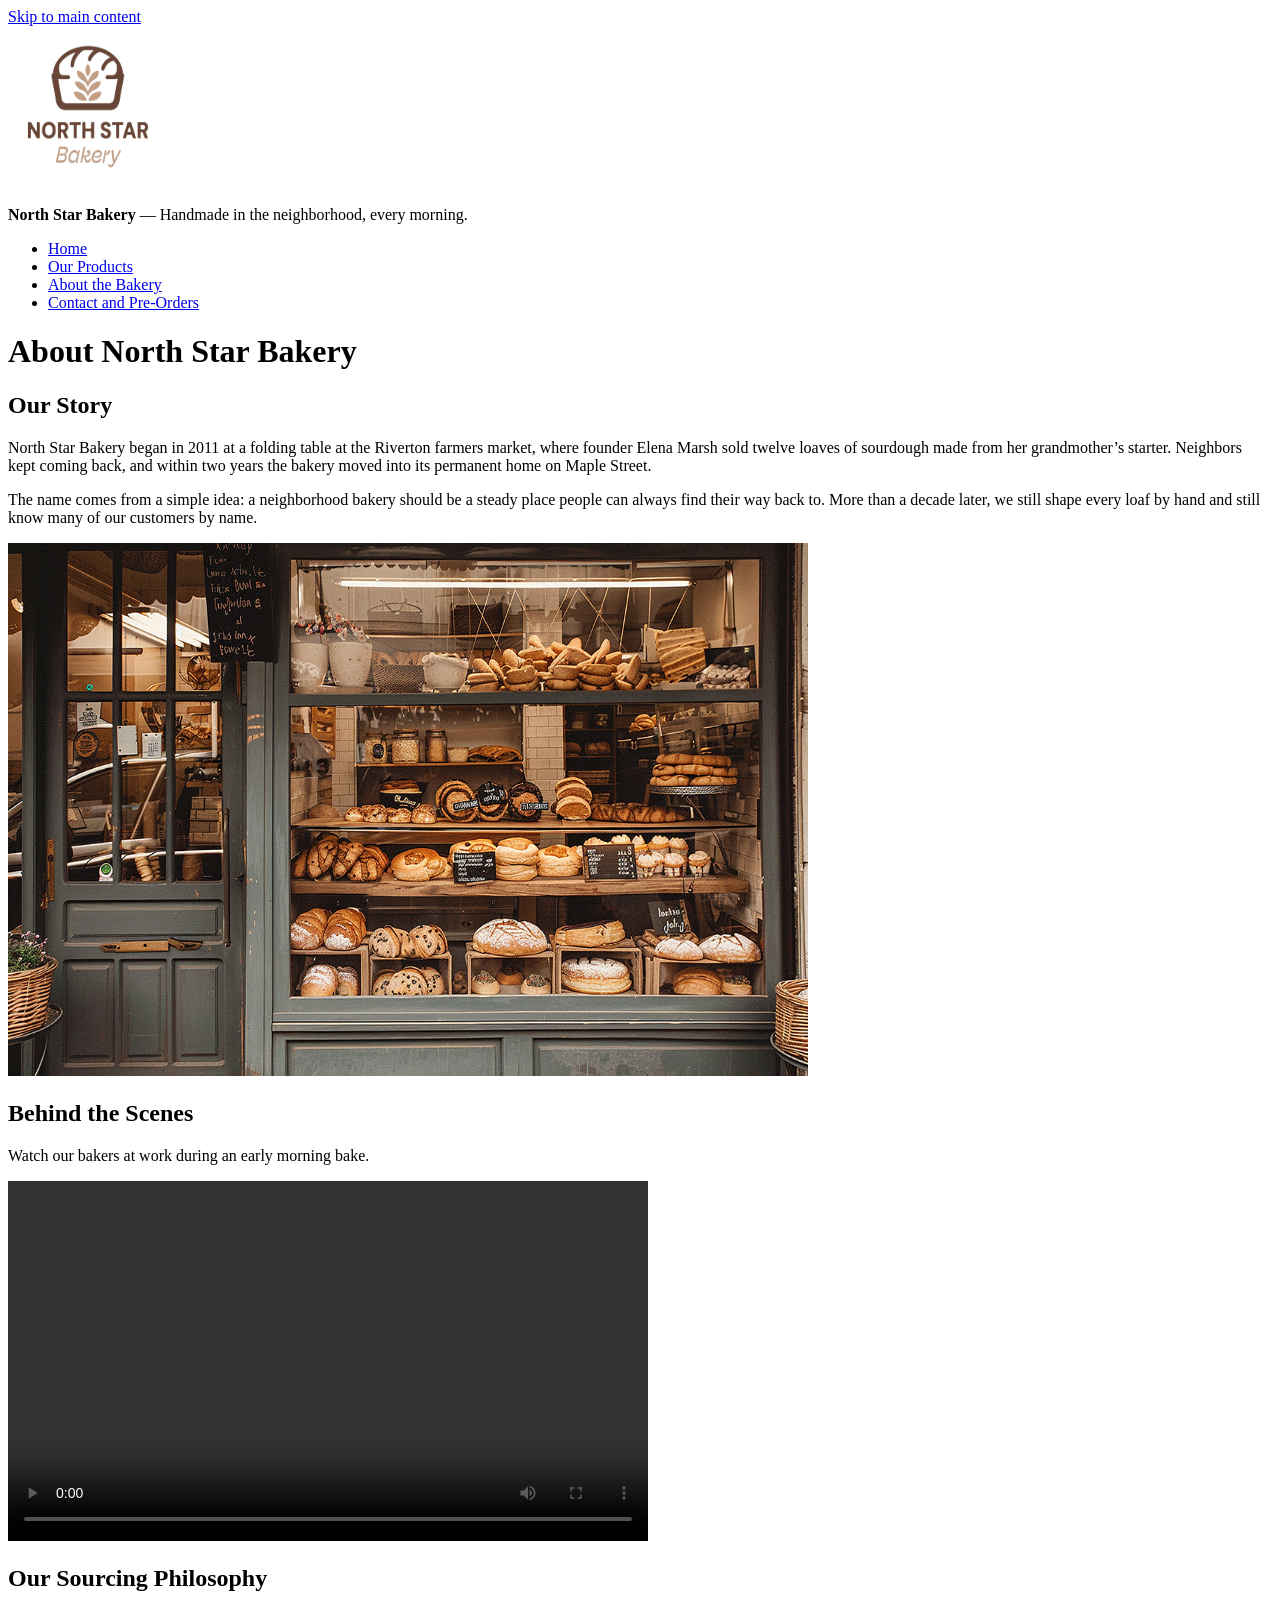
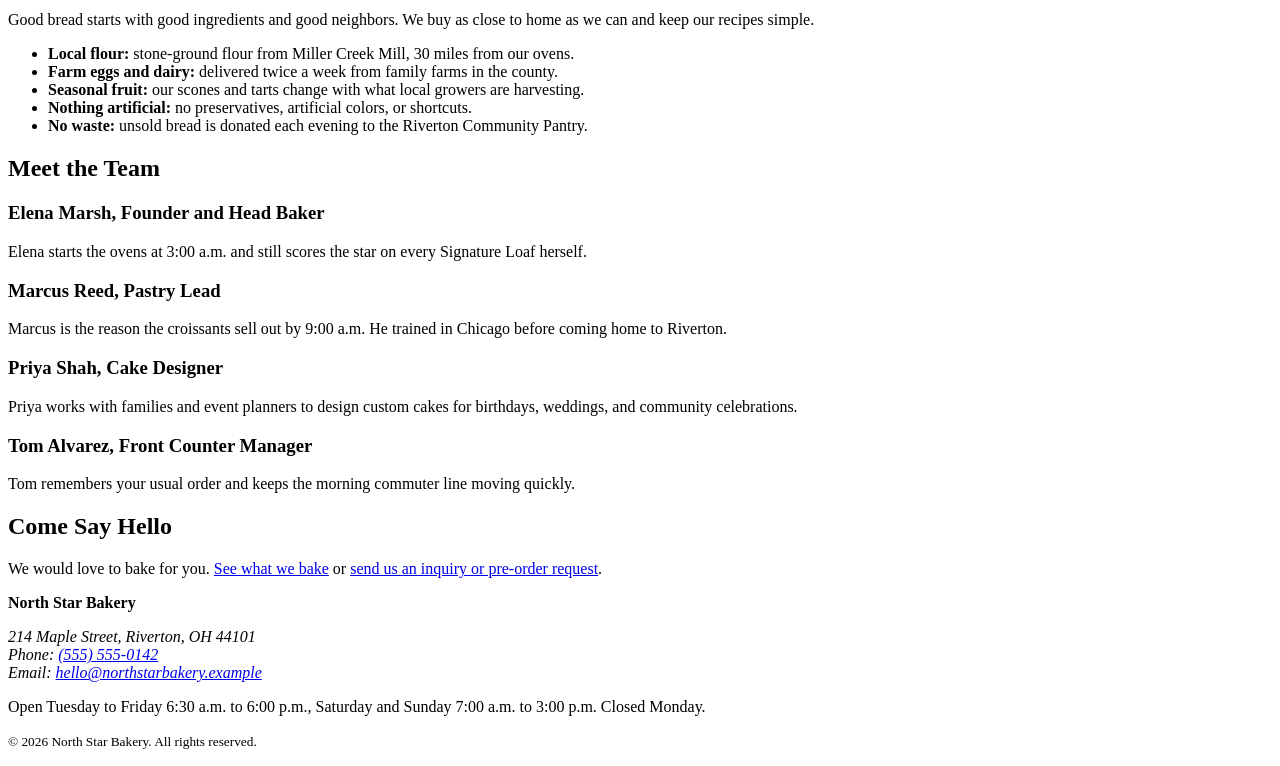
==== about.html @ 9db5400c "Add files via upload" ====
<!DOCTYPE html>
<html lang="en">
  <head>
    <meta charset="UTF-8">
    <meta name="viewport" content="width=device-width, initial-scale=1.0">
    <meta name="description" content="Learn the story of North Star Bakery, our local sourcing philosophy, and the team behind the counter.">
    <title>About the Bakery | North Star Bakery</title>
  </head>
  <body>
    <a href="#main-content">Skip to main content</a>

    <header>
      <a href="index.html">
        <img src="images/bakery-logo.png" alt="North Star Bakery logo, return to the home page" width="160" height="160">
      </a>
      <p><strong>North Star Bakery</strong> &mdash; Handmade in the neighborhood, every morning.</p>
      <nav aria-label="Main navigation">
        <ul>
          <li><a href="index.html">Home</a></li>
          <li><a href="products.html">Our Products</a></li>
          <li><a href="about.html" aria-current="page">About the Bakery</a></li>
          <li><a href="contact.html">Contact and Pre-Orders</a></li>
        </ul>
      </nav>
    </header>

    <main id="main-content">
      <h1>About North Star Bakery</h1>

      <section aria-labelledby="story-heading">
        <h2 id="story-heading">Our Story</h2>
        <p>North Star Bakery began in 2011 at a folding table at the Riverton farmers market, where founder Elena Marsh sold twelve loaves of sourdough made from her grandmother&rsquo;s starter. Neighbors kept coming back, and within two years the bakery moved into its permanent home on Maple Street.</p>
        <p>The name comes from a simple idea: a neighborhood bakery should be a steady place people can always find their way back to. More than a decade later, we still shape every loaf by hand and still know many of our customers by name.</p>
        <img src="images/bakery-storefront.png" alt="The front of North Star Bakery on Maple Street, where the bakery has welcomed neighbors since 2013" width="800" height="533">
      </section>

      <section aria-labelledby="scenes-heading">
        <h2 id="scenes-heading">Behind the Scenes</h2>
        <p>Watch our bakers at work during an early morning bake.</p>
        <video controls width="640" height="360">
          <source src="images/bakery-behind-scenes.mp4" type="video/mp4">
          Your browser does not support the video element. You can <a href="images/bakery-behind-scenes.mp4">download the behind the scenes video (MP4)</a> to watch our bakers mixing, shaping, and baking the morning bread.
        </video>
      </section>

      <section aria-labelledby="sourcing-heading">
        <h2 id="sourcing-heading">Our Sourcing Philosophy</h2>
        <p>Good bread starts with good ingredients and good neighbors. We buy as close to home as we can and keep our recipes simple.</p>
        <ul>
          <li><strong>Local flour:</strong> stone-ground flour from Miller Creek Mill, 30 miles from our ovens.</li>
          <li><strong>Farm eggs and dairy:</strong> delivered twice a week from family farms in the county.</li>
          <li><strong>Seasonal fruit:</strong> our scones and tarts change with what local growers are harvesting.</li>
          <li><strong>Nothing artificial:</strong> no preservatives, artificial colors, or shortcuts.</li>
          <li><strong>No waste:</strong> unsold bread is donated each evening to the Riverton Community Pantry.</li>
        </ul>
      </section>

      <section aria-labelledby="staff-heading">
        <h2 id="staff-heading">Meet the Team</h2>

        <h3>Elena Marsh, Founder and Head Baker</h3>
        <p>Elena starts the ovens at 3:00 a.m. and still scores the star on every Signature Loaf herself.</p>

        <h3>Marcus Reed, Pastry Lead</h3>
        <p>Marcus is the reason the croissants sell out by 9:00 a.m. He trained in Chicago before coming home to Riverton.</p>

        <h3>Priya Shah, Cake Designer</h3>
        <p>Priya works with families and event planners to design custom cakes for birthdays, weddings, and community celebrations.</p>

        <h3>Tom Alvarez, Front Counter Manager</h3>
        <p>Tom remembers your usual order and keeps the morning commuter line moving quickly.</p>
      </section>

      <section aria-labelledby="visit-heading">
        <h2 id="visit-heading">Come Say Hello</h2>
        <p>We would love to bake for you. <a href="products.html">See what we bake</a> or <a href="contact.html">send us an inquiry or pre-order request</a>.</p>
      </section>
    </main>

    <footer>
      <p><strong>North Star Bakery</strong></p>
      <address>
        214 Maple Street, Riverton, OH 44101<br>
        Phone: <a href="tel:+15555550142">(555) 555-0142</a><br>
        Email: <a href="mailto:hello@northstarbakery.example">hello@northstarbakery.example</a>
      </address>
      <p>Open Tuesday to Friday 6:30 a.m. to 6:00 p.m., Saturday and Sunday 7:00 a.m. to 3:00 p.m. Closed Monday.</p>
      <p><small>&copy; 2026 North Star Bakery. All rights reserved.</small></p>
    </footer>
  </body>
</html>
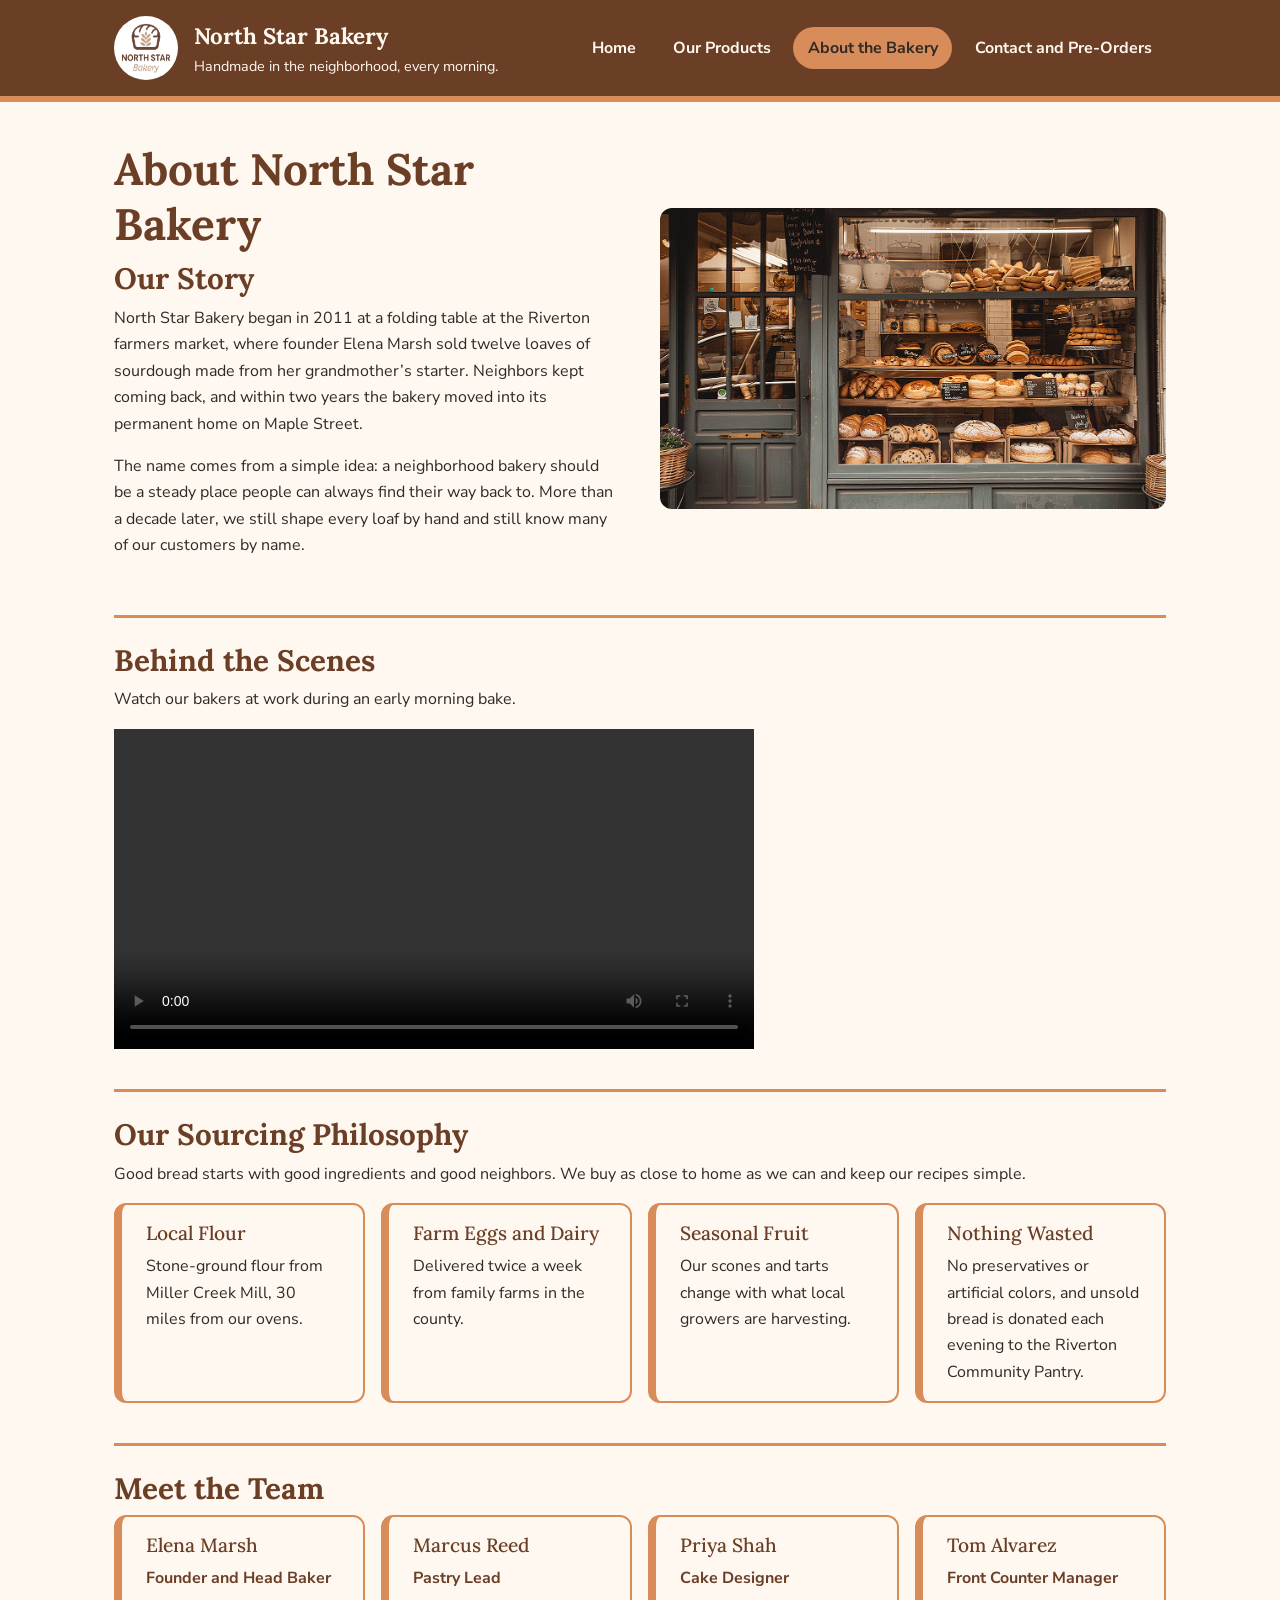
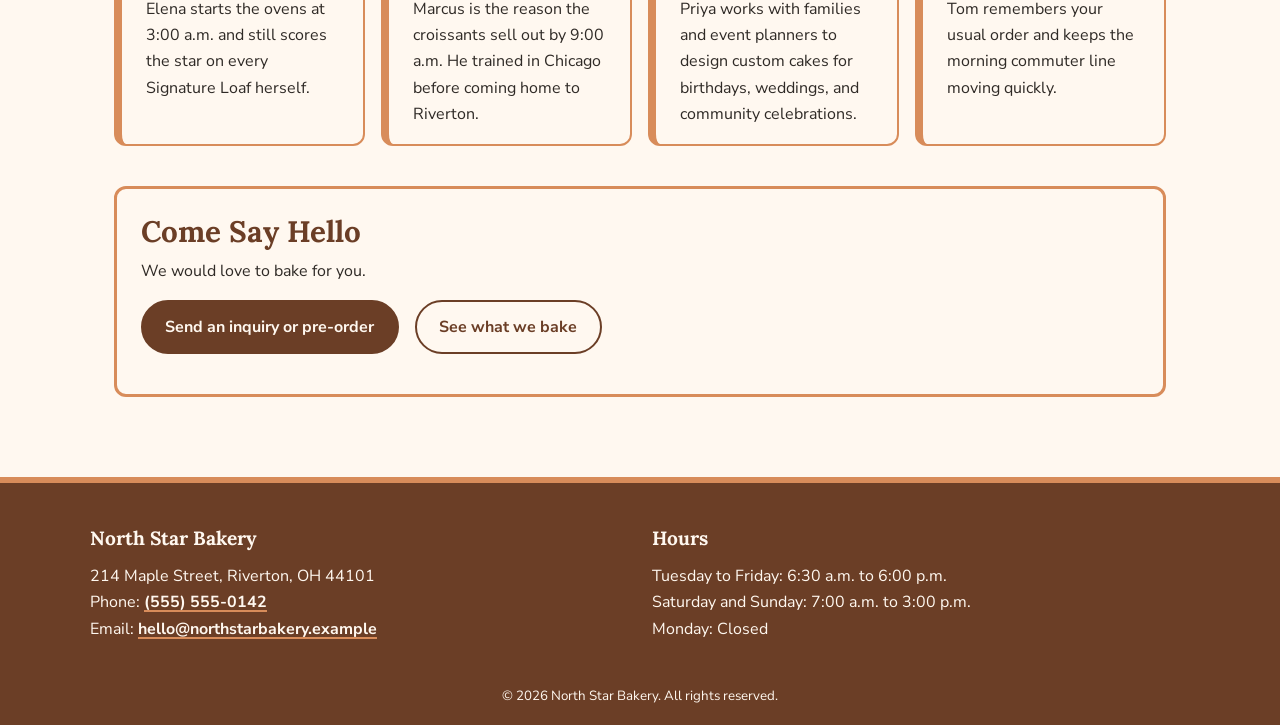
==== commit 295f1e20: "Add files via upload" ====
--- a/about.html
+++ b/about.html
@@ -5,36 +5,48 @@
     <meta name="viewport" content="width=device-width, initial-scale=1.0">
     <meta name="description" content="Learn the story of North Star Bakery, our local sourcing philosophy, and the team behind the counter.">
     <title>About the Bakery | North Star Bakery</title>
+    <link rel="preconnect" href="https://fonts.googleapis.com">
+    <link rel="preconnect" href="https://fonts.gstatic.com" crossorigin>
+    <link rel="stylesheet" href="https://fonts.googleapis.com/css2?family=Lora:wght@500;700&amp;family=Nunito+Sans:wght@400;700&amp;display=swap">
+    <link rel="stylesheet" href="css/styles.css">
   </head>
   <body>
-    <a href="#main-content">Skip to main content</a>
+    <a class="skip-link" href="#main-content">Skip to main content</a>
 
-    <header>
-      <a href="index.html">
-        <img src="images/bakery-logo.png" alt="North Star Bakery logo, return to the home page" width="160" height="160">
-      </a>
-      <p><strong>North Star Bakery</strong> &mdash; Handmade in the neighborhood, every morning.</p>
-      <nav aria-label="Main navigation">
-        <ul>
+    <header class="site-header">
+      <div class="header-inner">
+        <a class="brand" href="index.html">
+          <img src="images/bakery-logo.png" alt="North Star Bakery logo, return to the home page" width="160" height="160">
+          <span class="brand-text">
+            <strong class="brand-name">North Star Bakery</strong>
+            <span class="brand-tagline">Handmade in the neighborhood, every morning.</span>
+          </span>
+        </a>
+        <nav class="site-nav" aria-label="Main navigation">
+          <ul>
           <li><a href="index.html">Home</a></li>
           <li><a href="products.html">Our Products</a></li>
           <li><a href="about.html" aria-current="page">About the Bakery</a></li>
           <li><a href="contact.html">Contact and Pre-Orders</a></li>
-        </ul>
-      </nav>
+          </ul>
+        </nav>
+      </div>
     </header>
 
     <main id="main-content">
-      <h1>About North Star Bakery</h1>
-
-      <section aria-labelledby="story-heading">
-        <h2 id="story-heading">Our Story</h2>
-        <p>North Star Bakery began in 2011 at a folding table at the Riverton farmers market, where founder Elena Marsh sold twelve loaves of sourdough made from her grandmother&rsquo;s starter. Neighbors kept coming back, and within two years the bakery moved into its permanent home on Maple Street.</p>
-        <p>The name comes from a simple idea: a neighborhood bakery should be a steady place people can always find their way back to. More than a decade later, we still shape every loaf by hand and still know many of our customers by name.</p>
-        <img src="images/bakery-storefront.png" alt="The front of North Star Bakery on Maple Street, where the bakery has welcomed neighbors since 2013" width="800" height="533">
+      <section class="page-intro split" aria-labelledby="page-title">
+        <div class="split-text">
+          <h1 id="page-title">About North Star Bakery</h1>
+          <h2>Our Story</h2>
+          <p>North Star Bakery began in 2011 at a folding table at the Riverton farmers market, where founder Elena Marsh sold twelve loaves of sourdough made from her grandmother&rsquo;s starter. Neighbors kept coming back, and within two years the bakery moved into its permanent home on Maple Street.</p>
+          <p>The name comes from a simple idea: a neighborhood bakery should be a steady place people can always find their way back to. More than a decade later, we still shape every loaf by hand and still know many of our customers by name.</p>
+        </div>
+        <div class="split-media">
+          <img src="images/bakery-storefront.png" alt="The front of North Star Bakery on Maple Street, where the bakery has welcomed neighbors since 2013" width="800" height="533">
+        </div>
       </section>
 
-      <section aria-labelledby="scenes-heading">
+      <section class="section" aria-labelledby="scenes-heading">
         <h2 id="scenes-heading">Behind the Scenes</h2>
         <p>Watch our bakers at work during an early morning bake.</p>
         <video controls width="640" height="360">
@@ -43,49 +55,71 @@
         </video>
       </section>
 
-      <section aria-labelledby="sourcing-heading">
+      <section class="section" aria-labelledby="sourcing-heading">
         <h2 id="sourcing-heading">Our Sourcing Philosophy</h2>
         <p>Good bread starts with good ingredients and good neighbors. We buy as close to home as we can and keep our recipes simple.</p>
-        <ul>
-          <li><strong>Local flour:</strong> stone-ground flour from Miller Creek Mill, 30 miles from our ovens.</li>
-          <li><strong>Farm eggs and dairy:</strong> delivered twice a week from family farms in the county.</li>
-          <li><strong>Seasonal fruit:</strong> our scones and tarts change with what local growers are harvesting.</li>
-          <li><strong>Nothing artificial:</strong> no preservatives, artificial colors, or shortcuts.</li>
-          <li><strong>No waste:</strong> unsold bread is donated each evening to the Riverton Community Pantry.</li>
+        <ul class="card-grid">
+          <li class="card"><h3>Local Flour</h3><p>Stone-ground flour from Miller Creek Mill, 30 miles from our ovens.</p></li>
+          <li class="card"><h3>Farm Eggs and Dairy</h3><p>Delivered twice a week from family farms in the county.</p></li>
+          <li class="card"><h3>Seasonal Fruit</h3><p>Our scones and tarts change with what local growers are harvesting.</p></li>
+          <li class="card"><h3>Nothing Wasted</h3><p>No preservatives or artificial colors, and unsold bread is donated each evening to the Riverton Community Pantry.</p></li>
         </ul>
       </section>
 
-      <section aria-labelledby="staff-heading">
+      <section class="section" aria-labelledby="staff-heading">
         <h2 id="staff-heading">Meet the Team</h2>
-
-        <h3>Elena Marsh, Founder and Head Baker</h3>
-        <p>Elena starts the ovens at 3:00 a.m. and still scores the star on every Signature Loaf herself.</p>
-
-        <h3>Marcus Reed, Pastry Lead</h3>
-        <p>Marcus is the reason the croissants sell out by 9:00 a.m. He trained in Chicago before coming home to Riverton.</p>
-
-        <h3>Priya Shah, Cake Designer</h3>
-        <p>Priya works with families and event planners to design custom cakes for birthdays, weddings, and community celebrations.</p>
-
-        <h3>Tom Alvarez, Front Counter Manager</h3>
-        <p>Tom remembers your usual order and keeps the morning commuter line moving quickly.</p>
+        <div class="card-grid">
+          <article class="card">
+            <h3>Elena Marsh</h3>
+            <p class="role">Founder and Head Baker</p>
+            <p>Elena starts the ovens at 3:00 a.m. and still scores the star on every Signature Loaf herself.</p>
+          </article>
+          <article class="card">
+            <h3>Marcus Reed</h3>
+            <p class="role">Pastry Lead</p>
+            <p>Marcus is the reason the croissants sell out by 9:00 a.m. He trained in Chicago before coming home to Riverton.</p>
+          </article>
+          <article class="card">
+            <h3>Priya Shah</h3>
+            <p class="role">Cake Designer</p>
+            <p>Priya works with families and event planners to design custom cakes for birthdays, weddings, and community celebrations.</p>
+          </article>
+          <article class="card">
+            <h3>Tom Alvarez</h3>
+            <p class="role">Front Counter Manager</p>
+            <p>Tom remembers your usual order and keeps the morning commuter line moving quickly.</p>
+          </article>
+        </div>
       </section>
 
-      <section aria-labelledby="visit-heading">
+      <section class="section info-band" aria-labelledby="visit-heading">
         <h2 id="visit-heading">Come Say Hello</h2>
-        <p>We would love to bake for you. <a href="products.html">See what we bake</a> or <a href="contact.html">send us an inquiry or pre-order request</a>.</p>
+        <p>We would love to bake for you.</p>
+        <p class="button-row">
+          <a class="button" href="contact.html">Send an inquiry or pre-order</a>
+          <a class="button button-outline" href="products.html">See what we bake</a>
+        </p>
       </section>
     </main>
 
-    <footer>
-      <p><strong>North Star Bakery</strong></p>
-      <address>
-        214 Maple Street, Riverton, OH 44101<br>
-        Phone: <a href="tel:+15555550142">(555) 555-0142</a><br>
-        Email: <a href="mailto:hello@northstarbakery.example">hello@northstarbakery.example</a>
-      </address>
-      <p>Open Tuesday to Friday 6:30 a.m. to 6:00 p.m., Saturday and Sunday 7:00 a.m. to 3:00 p.m. Closed Monday.</p>
-      <p><small>&copy; 2026 North Star Bakery. All rights reserved.</small></p>
+    <footer class="site-footer">
+      <div class="footer-inner">
+        <div class="footer-col">
+          <p class="footer-title">North Star Bakery</p>
+          <address>
+            214 Maple Street, Riverton, OH 44101<br>
+            Phone: <a href="tel:+15555550142">(555) 555-0142</a><br>
+            Email: <a href="mailto:hello@northstarbakery.example">hello@northstarbakery.example</a>
+          </address>
+        </div>
+        <div class="footer-col">
+          <p class="footer-title">Hours</p>
+          <p>Tuesday to Friday: 6:30 a.m. to 6:00 p.m.<br>
+          Saturday and Sunday: 7:00 a.m. to 3:00 p.m.<br>
+          Monday: Closed</p>
+        </div>
+      </div>
+      <p class="copyright"><small>&copy; 2026 North Star Bakery. All rights reserved.</small></p>
     </footer>
   </body>
 </html>
--- a/css/styles.css
+++ b/css/styles.css
@@ -0,0 +1,624 @@
+/* ==========================================================
+   North Star Bakery - Main Stylesheet
+   Mobile-first: base styles target small screens, and media
+   queries at the bottom adjust the layout for larger screens.
+   ========================================================== */
+
+/* ---------- 1. Design tokens ----------
+   Color palette (4 colors):
+   cream    #FFF8F0  page background, text on dark areas
+   brown    #6B3E26  header, footer, headings, buttons
+   peach    #D88C5A  accents: borders, highlights, focus rings
+   charcoal #2F2A26  body text
+   Fonts (2 families): Lora for headings, Nunito Sans for body text */
+:root {
+  --cream: #FFF8F0;
+  --brown: #6B3E26;
+  --peach: #D88C5A;
+  --charcoal: #2F2A26;
+
+  --font-heading: "Lora", Georgia, "Times New Roman", serif;
+  --font-body: "Nunito Sans", "Segoe UI", Arial, sans-serif;
+
+  --space-xs: 0.5rem;
+  --space-sm: 1rem;
+  --space-md: 1.5rem;
+  --space-lg: 2.5rem;
+  --radius: 12px;
+  --max-width: 1100px;
+}
+
+/* ---------- 2. Base and reset ---------- */
+*,
+*::before,
+*::after {
+  box-sizing: border-box;
+}
+
+body {
+  margin: 0;
+  background-color: var(--cream);
+  color: var(--charcoal);
+  font-family: var(--font-body);
+  font-size: 1rem;
+  line-height: 1.65;
+}
+
+img,
+video,
+picture {
+  display: block;
+  max-width: 100%;
+  height: auto;
+}
+
+audio {
+  width: 100%;
+  max-width: 480px;
+}
+
+/* ---------- 3. Typography ---------- */
+h1,
+h2,
+h3 {
+  font-family: var(--font-heading);
+  color: var(--brown);
+  line-height: 1.25;
+  margin: 0 0 var(--space-xs);
+}
+
+h1 {
+  font-size: 2rem;
+  font-weight: 700;
+}
+
+h2 {
+  font-size: 1.5rem;
+  font-weight: 700;
+}
+
+h3 {
+  font-size: 1.2rem;
+  font-weight: 500;
+}
+
+p {
+  margin: 0 0 var(--space-sm);
+}
+
+a {
+  color: var(--brown);
+  font-weight: 700;
+  text-decoration-color: var(--peach);
+  text-decoration-thickness: 2px;
+  text-underline-offset: 3px;
+}
+
+a:hover {
+  text-decoration-color: var(--brown);
+}
+
+a:focus-visible,
+button:focus-visible,
+input:focus-visible,
+select:focus-visible,
+textarea:focus-visible {
+  outline: 3px solid var(--peach);
+  outline-offset: 2px;
+}
+
+.lead {
+  font-size: 1.15rem;
+}
+
+.eyebrow {
+  margin-bottom: 0.25rem;
+  font-size: 0.85rem;
+  font-weight: 700;
+  letter-spacing: 0.08em;
+  text-transform: uppercase;
+}
+
+.price,
+.price-range,
+.role {
+  font-weight: 700;
+  color: var(--brown);
+}
+
+/* ---------- 4. Skip link ---------- */
+.skip-link {
+  position: absolute;
+  left: var(--space-sm);
+  top: -4rem;
+  z-index: 10;
+  padding: var(--space-xs) var(--space-sm);
+  background-color: var(--cream);
+  color: var(--brown);
+  border-radius: var(--radius);
+}
+
+.skip-link:focus {
+  top: var(--space-sm);
+}
+
+/* ---------- 5. Header and navigation ---------- */
+.site-header {
+  background-color: var(--brown);
+  color: var(--cream);
+  border-bottom: 6px solid var(--peach);
+}
+
+.header-inner {
+  display: flex;
+  flex-direction: column;
+  align-items: center;
+  gap: var(--space-sm);
+  max-width: var(--max-width);
+  margin: 0 auto;
+  padding: var(--space-sm);
+}
+
+.brand {
+  display: flex;
+  align-items: center;
+  gap: var(--space-sm);
+  color: var(--cream);
+  text-decoration: none;
+}
+
+.brand img {
+  width: 64px;
+  height: 64px;
+  border-radius: 50%;
+  background-color: var(--cream);
+}
+
+.brand-text {
+  display: flex;
+  flex-direction: column;
+}
+
+.brand-name {
+  font-family: var(--font-heading);
+  font-size: 1.4rem;
+}
+
+.brand-tagline {
+  font-size: 0.9rem;
+  font-weight: 400;
+}
+
+.site-nav ul {
+  display: flex;
+  flex-wrap: wrap;
+  justify-content: center;
+  gap: var(--space-xs);
+  margin: 0;
+  padding: 0;
+  list-style: none;
+}
+
+.site-nav a {
+  display: block;
+  padding: 0.5rem 0.9rem;
+  border-radius: 999px;
+  color: var(--cream);
+  text-decoration: none;
+}
+
+.site-nav a:hover {
+  background-color: var(--cream);
+  color: var(--brown);
+}
+
+.site-nav a[aria-current="page"] {
+  background-color: var(--peach);
+  color: var(--charcoal);
+}
+
+/* ---------- 6. Main layout and sections ---------- */
+main {
+  max-width: var(--max-width);
+  margin: 0 auto;
+  padding: var(--space-md) var(--space-sm);
+}
+
+.section,
+.page-intro,
+.hero {
+  margin-bottom: var(--space-lg);
+}
+
+.section {
+  padding-top: var(--space-md);
+  border-top: 3px solid var(--peach);
+}
+
+.section-heading {
+  display: flex;
+  flex-wrap: wrap;
+  align-items: baseline;
+  justify-content: space-between;
+  gap: 0 var(--space-sm);
+}
+
+.info-band {
+  padding: var(--space-md);
+  border: 3px solid var(--peach);
+  border-radius: var(--radius);
+}
+
+/* ---------- 7. Buttons ---------- */
+.button-row {
+  display: flex;
+  flex-wrap: wrap;
+  gap: var(--space-sm);
+}
+
+.button {
+  display: inline-block;
+  padding: 0.75rem 1.4rem;
+  border: 2px solid var(--brown);
+  border-radius: 999px;
+  background-color: var(--brown);
+  color: var(--cream);
+  font-family: var(--font-body);
+  font-size: 1rem;
+  font-weight: 700;
+  text-decoration: none;
+  cursor: pointer;
+}
+
+.button:hover {
+  background-color: var(--charcoal);
+  border-color: var(--charcoal);
+}
+
+.button-outline {
+  background-color: transparent;
+  color: var(--brown);
+}
+
+.button-outline:hover {
+  background-color: var(--peach);
+  border-color: var(--peach);
+  color: var(--charcoal);
+}
+
+/* ---------- 8. Hero, split and feature blocks ---------- */
+.hero,
+.split,
+.feature {
+  display: flex;
+  flex-direction: column;
+  gap: var(--space-md);
+}
+
+.hero-media img,
+.split-media img,
+.feature-media img {
+  border-radius: var(--radius);
+}
+
+.feature-media img {
+  border: 4px solid var(--peach);
+}
+
+/* ---------- 9. Cards ---------- */
+.card-grid {
+  display: flex;
+  flex-direction: column;
+  gap: var(--space-sm);
+  margin: 0 0 var(--space-sm);
+  padding: 0;
+  list-style: none;
+}
+
+.card {
+  flex: 1 1 100%;
+  padding: var(--space-sm) var(--space-md);
+  border: 2px solid var(--peach);
+  border-left-width: 8px;
+  border-radius: var(--radius);
+}
+
+.card p:last-child {
+  margin-bottom: 0;
+}
+
+.card .price,
+.card .role {
+  margin-bottom: 0.25rem;
+}
+
+/* ---------- 10. Product media and figure ---------- */
+.media-row {
+  display: flex;
+  flex-direction: column;
+  gap: var(--space-md);
+  margin-bottom: var(--space-md);
+}
+
+.media-row > img {
+  border-radius: var(--radius);
+}
+
+figure {
+  margin: 0;
+  padding: var(--space-xs);
+  border: 2px solid var(--peach);
+  border-radius: var(--radius);
+}
+
+figure img {
+  border-radius: calc(var(--radius) - 4px);
+}
+
+figcaption {
+  padding: var(--space-xs) var(--space-xs) 0;
+  font-family: var(--font-heading);
+  font-style: italic;
+}
+
+/* ---------- 11. Lists ---------- */
+.hours-list {
+  margin: 0 0 var(--space-sm);
+  padding: 0;
+  list-style: none;
+}
+
+.hours-list li {
+  display: flex;
+  flex-wrap: wrap;
+  justify-content: space-between;
+  gap: 0 var(--space-sm);
+  padding: 0.4rem 0;
+  border-bottom: 1px solid var(--peach);
+}
+
+.hours-list span:first-child {
+  font-weight: 700;
+}
+
+.info-columns {
+  display: flex;
+  flex-direction: column;
+  gap: var(--space-sm);
+}
+
+.steps {
+  padding-left: 1.4rem;
+}
+
+.steps li {
+  margin-bottom: var(--space-xs);
+}
+
+/* ---------- 12. Forms ---------- */
+fieldset {
+  margin: 0 0 var(--space-md);
+  padding: var(--space-sm);
+  border: 2px solid var(--peach);
+  border-radius: var(--radius);
+}
+
+legend {
+  padding: 0 var(--space-xs);
+  font-family: var(--font-heading);
+  font-size: 1.1rem;
+  font-weight: 700;
+  color: var(--brown);
+}
+
+.field {
+  display: flex;
+  flex-direction: column;
+  gap: 0.3rem;
+  margin-bottom: var(--space-sm);
+}
+
+.field label {
+  font-weight: 700;
+}
+
+input,
+select,
+textarea {
+  width: 100%;
+  padding: 0.7rem;
+  border: 2px solid var(--brown);
+  border-radius: 8px;
+  background-color: var(--cream);
+  color: var(--charcoal);
+  font-family: var(--font-body);
+  font-size: 1rem;
+}
+
+.choice {
+  display: flex;
+  align-items: center;
+  gap: var(--space-xs);
+  margin-bottom: var(--space-xs);
+}
+
+.choice input {
+  width: 1.25rem;
+  height: 1.25rem;
+  accent-color: var(--brown);
+}
+
+.hint {
+  font-size: 0.9rem;
+}
+
+/* ---------- 13. Contact page and table ---------- */
+.contact-layout {
+  display: flex;
+  flex-direction: column;
+  gap: var(--space-md);
+}
+
+.contact-info img {
+  margin-bottom: var(--space-sm);
+  border-radius: var(--radius);
+}
+
+address {
+  margin-bottom: var(--space-sm);
+  font-style: normal;
+}
+
+table {
+  width: 100%;
+  border-collapse: collapse;
+}
+
+caption {
+  margin-bottom: var(--space-xs);
+  font-weight: 700;
+  text-align: left;
+}
+
+th,
+td {
+  padding: 0.6rem;
+  border-bottom: 1px solid var(--peach);
+  text-align: left;
+}
+
+thead th {
+  background-color: var(--brown);
+  color: var(--cream);
+}
+
+/* ---------- 14. Footer ---------- */
+.site-footer {
+  padding: var(--space-lg) var(--space-sm) var(--space-sm);
+  background-color: var(--brown);
+  color: var(--cream);
+  border-top: 6px solid var(--peach);
+}
+
+.footer-inner {
+  display: flex;
+  flex-direction: column;
+  gap: var(--space-md);
+  max-width: var(--max-width);
+  margin: 0 auto;
+}
+
+.footer-title {
+  margin-bottom: var(--space-xs);
+  font-family: var(--font-heading);
+  font-size: 1.2rem;
+  font-weight: 700;
+}
+
+.site-footer a {
+  color: var(--cream);
+  text-decoration-color: var(--peach);
+}
+
+.site-footer address {
+  font-style: normal;
+}
+
+.copyright {
+  max-width: var(--max-width);
+  margin: var(--space-md) auto 0;
+  text-align: center;
+}
+
+/* ==========================================================
+   15. Tablet: 600px and wider
+   ========================================================== */
+@media (min-width: 600px) {
+  .card-grid {
+    flex-direction: row;
+    flex-wrap: wrap;
+  }
+
+  .card {
+    flex: 1 1 calc(50% - var(--space-sm));
+  }
+
+  .media-row,
+  .info-columns,
+  .footer-inner {
+    flex-direction: row;
+  }
+
+  .media-row > *,
+  .info-columns > *,
+  .footer-col {
+    flex: 1 1 0;
+    min-width: 0;
+  }
+
+  .media-row {
+    align-items: flex-start;
+  }
+}
+
+/* ==========================================================
+   16. Desktop: 900px and wider
+   ========================================================== */
+@media (min-width: 900px) {
+  h1 {
+    font-size: 2.75rem;
+  }
+
+  h2 {
+    font-size: 1.85rem;
+  }
+
+  .header-inner {
+    flex-direction: row;
+    justify-content: space-between;
+    padding: var(--space-sm) var(--space-md);
+  }
+
+  .site-nav ul {
+    justify-content: flex-end;
+  }
+
+  main {
+    padding: var(--space-lg) var(--space-md);
+  }
+
+  .hero,
+  .split,
+  .feature {
+    flex-direction: row;
+    align-items: center;
+    gap: var(--space-lg);
+  }
+
+  .hero-text,
+  .hero-media,
+  .split-text,
+  .split-media,
+  .feature-media,
+  .feature-text {
+    flex: 1 1 0;
+    min-width: 0;
+  }
+
+  .card {
+    flex: 1 1 calc(25% - var(--space-sm));
+  }
+
+  .contact-layout {
+    flex-direction: row;
+    align-items: flex-start;
+  }
+
+  .form-panel {
+    flex: 3;
+  }
+
+  .contact-info {
+    flex: 2;
+  }
+}
